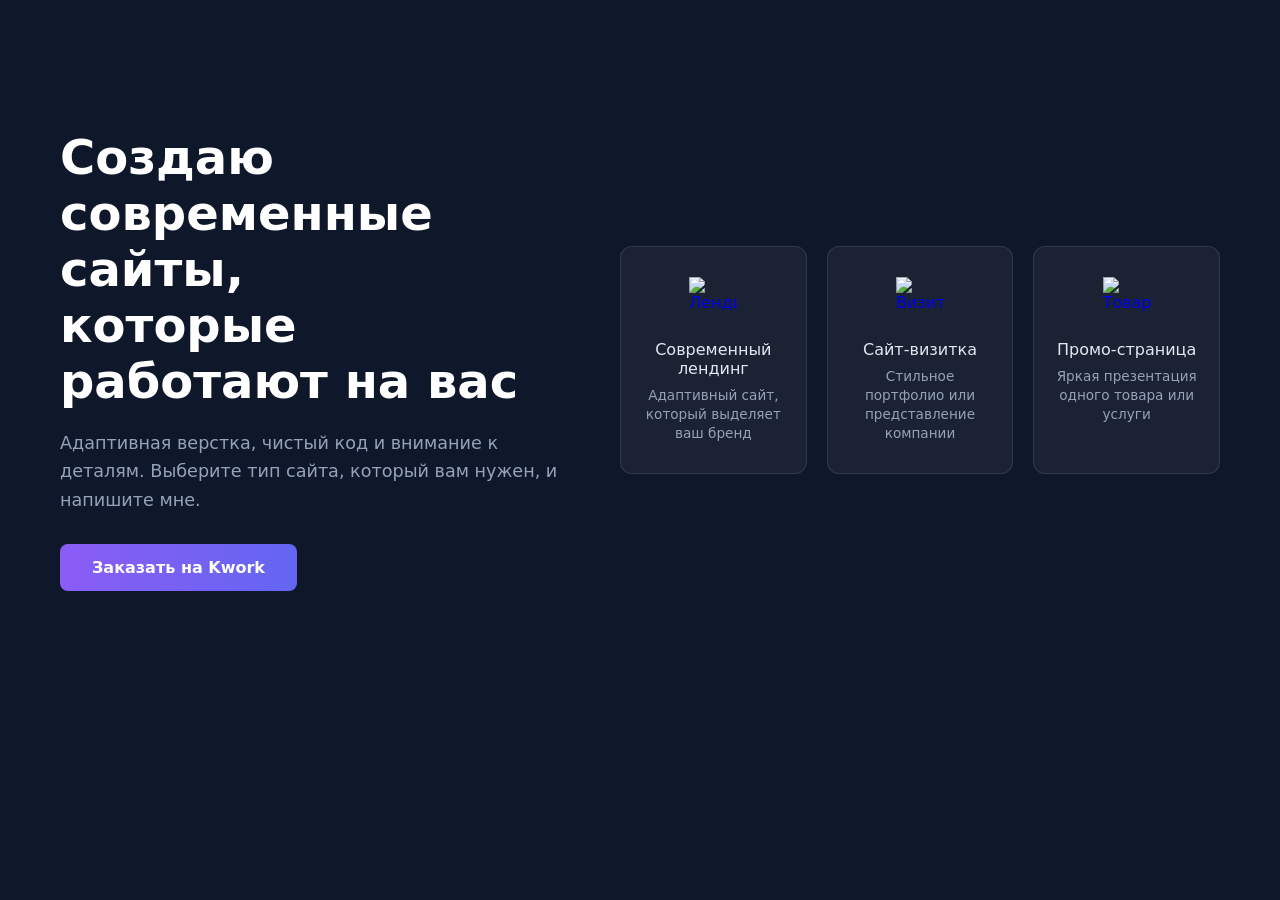
==== index.html @ 1b311dde "Initial commit: базовая версия сайта-портфолио" ====
<!DOCTYPE html>
<html lang="ru">
<head>
    <meta charset="UTF-8">
    <meta name="viewport" content="width=device-width, initial-scale=1.0">
    <title>Моё портфолио | Frontend-разработчик</title>
    <link rel="icon" href="data:image/svg+xml,<svg xmlns=%22http://www.w3.org/2000/svg%22 viewBox=%220 0 100 100%22><text y=%22.9em%22 font-size=%2290%22>💻</text></svg>">
    <link rel="stylesheet" href="css/styil.css">
</head>
<body>
    
    <section class="tech-section">

        <div class="tech-info">
            <h1 class="section-title">Создаю современные сайты,<br>которые работают на вас</h1>
            <p class="section-subtitle">
                Адаптивная верстка, чистый код и внимание к деталям. 
                Выберите тип сайта, который вам нужен, и напишите мне.
            </p>
            <a href="https://kwork.ru/user/Prohoru" target="_blank" class="cta-button">Заказать на Kwork</a>
        </div>

        <div class="tech-grid">

            <a href="services/landing.html" class="tech-card reval">  
                <img class="tech-icon" src="https://placehold.co/200x200/1e293b/8b5cf6?text=Landing" alt="Лендинг">
                <span class="tech-name">Современный лендинг</span>
                <span class="tech-desc">Адаптивный сайт, который выделяет ваш бренд</span>
            </a>

            <a href="services/business-card.html" class="tech-card reval">
                <img class="tech-icon" src="https://placehold.co/200x200/1e293b/8b5cf6?text=Card" alt="Визитка">
                <span class="tech-name">Сайт-визитка</span>
                <span class="tech-desc">Стильное портфолио или представление компании</span>
            </a>

            <a href="services/promo.html" class="tech-card reval">
                <img class="tech-icon" src="https://placehold.co/200x200/1e293b/8b5cf6?text=Promo" alt="Товар">
                <span class="tech-name">Промо-страница</span>
                <span class="tech-desc">Яркая презентация одного товара или услуги</span>
            </a>

        </div>

    </section>

    <script src="js/script.js"></script>
</body>
</html>
---- css/styil.css ----
* {
    margin: 0;
    padding: 0;
    box-sizing: border-box;
}

html {
    scroll-behavior: smooth;
}

body {
    background-color: #0f172a; 
    color: #ffffff;
    font-family: system-ui, -apple-system, sans-serif;
    min-height: 100vh; 
}

.tech-section {
    display: flex;
    align-items: center;
    justify-content: space-between;
    gap: 60px;
    max-width: 1200px;
    margin: 0 auto;
    padding: 60px 20px; 
    min-height: 80vh;
}

.tech-info {
    flex: 1;
    max-width: 500px;
    text-align: left;
}

.section-title {
    font-size: 3rem;
    color: #ffffff;
    margin-bottom: 20px;
    font-weight: 700;
}

.section-subtitle {
    font-size: 1.1rem;
    color: #94a3b8;
    line-height: 1.6;
}

.tech-grid {
    flex: 1;
    display: grid;
    grid-template-columns: repeat(auto-fit, minmax(120px, 1fr));
    gap: 20px;
}

.tech-card {
    background: rgba(255, 255, 255, 0.05);
    border: 1px solid rgba(255, 255, 255, 0.1);
    border-radius: 12px;
    padding: 30px 20px;
    text-align: center;
    cursor: pointer;
    transition: transform 0.3s ease, background-color 0.3s ease, box-shadow 0.3s ease;
    text-decoration: none;
    display: flex;
    flex-direction: column;
    align-items: center;
}

.tech-card:hover {
    transform: translateY(-5px);
    background: rgba(255, 255, 255, 0.08);
}

.tech-card.active {
    border-color: #8b5cf6;
    box-shadow: 0 0 20px rgba(139, 92, 246, 0.4);
    background: rgba(139, 92, 246, 0.15);
}

.tech-icon {
    width: 48px;
    height: 48px;
    margin-bottom: 15px;
    object-fit: contain;
}

.tech-name {
    display: block;
    color: #e2e8f0;
    font-size: 1rem;
    font-weight: 500;
}

.tech-desc {
    display: block;
    color: #94a3b8;
    font-size: 0.85rem;
    margin-top: 8px;
    line-height: 1.4;
}

.cta-button {
    display: inline-block;
    margin-top: 30px;
    padding: 14px 32px;
    background: linear-gradient(90deg, #8b5cf6, #6366f1);
    color: #ffffff;
    text-decoration: none;
    border-radius: 8px;
    font-weight: 600;
    font-size: 1rem;
    transition: transform 0.3s ease, box-shadow 0.3s ease;
}

.cta-button:hover {
    transform: translateY(-3px);
    box-shadow: 0 10px 20px rgba(139, 92, 246, 0.4);
}

.reveal {
    opacity: 0;
    transform: translateY(40px);
    transition: all 0.8 ease;
}

.reveal.active {
    opacity: 1;
    transform: translateY(0);
}

@media (max-width: 768px) {
    .tech-section {
        flex-direction: column;
        text-align: center;
        gap: 40px;
        padding: 40px 20px;
    }

    .tech-info {
        max-width: 100%;
        text-align: center;
    }

    .section-title {
        font-size: 2.2rem;
    }
}
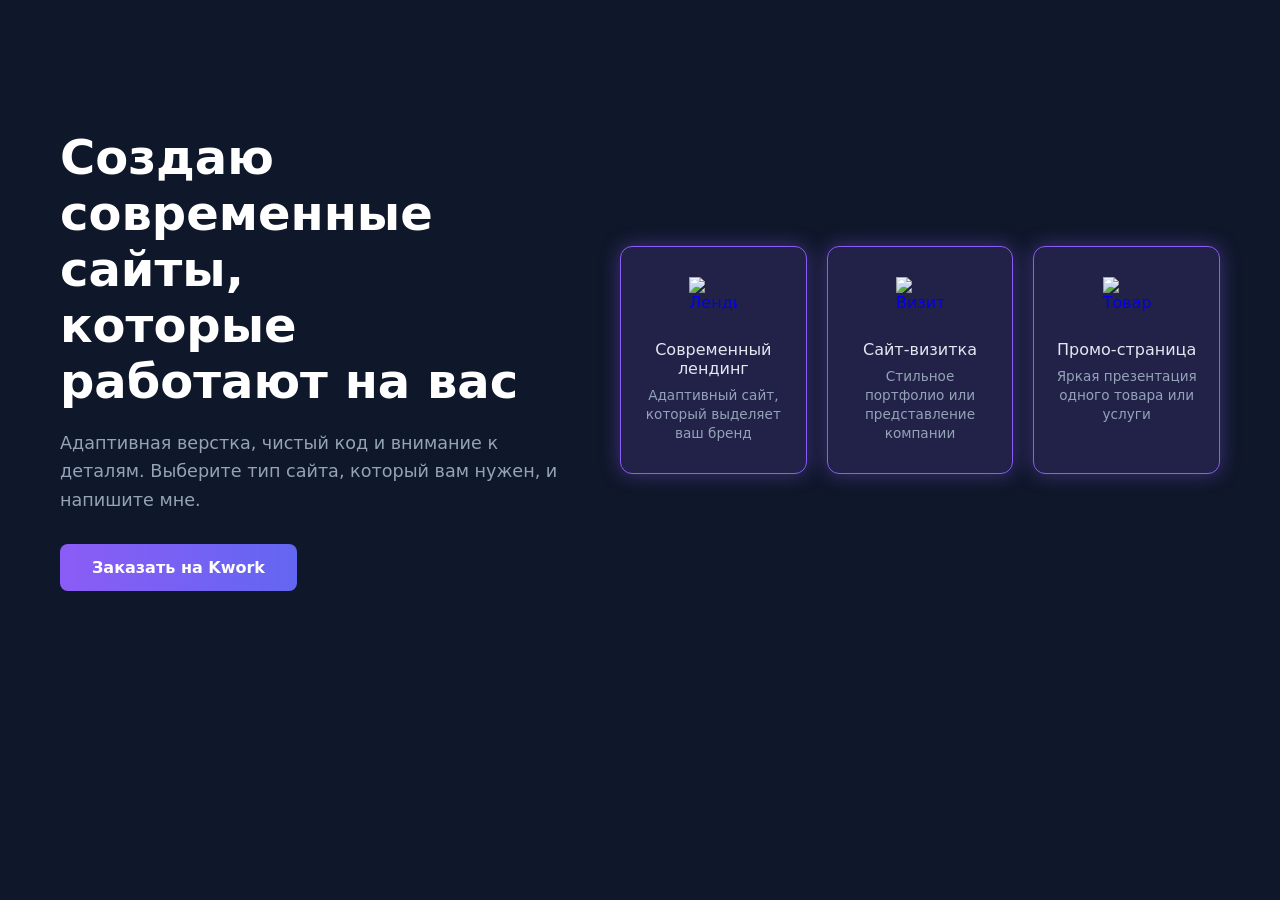
==== commit a3f8f4bd: "Обновлён дизайн страниц услуг, исправлены баги" ====
--- a/index.html
+++ b/index.html
@@ -22,20 +22,20 @@
 
         <div class="tech-grid">
 
-            <a href="services/landing.html" class="tech-card reval">  
-                <img class="tech-icon" src="https://placehold.co/200x200/1e293b/8b5cf6?text=Landing" alt="Лендинг">
+            <a href="services/landing.html" class="tech-card reveal">  
+                <img class="tech-icon" src="img/1.jpg" alt="Лендинг">
                 <span class="tech-name">Современный лендинг</span>
                 <span class="tech-desc">Адаптивный сайт, который выделяет ваш бренд</span>
             </a>
 
-            <a href="services/business-card.html" class="tech-card reval">
-                <img class="tech-icon" src="https://placehold.co/200x200/1e293b/8b5cf6?text=Card" alt="Визитка">
+            <a href="services/business-card.html" class="tech-card reveal">
+                <img class="tech-icon" src="img/2.jpg" alt="Визитка">
                 <span class="tech-name">Сайт-визитка</span>
                 <span class="tech-desc">Стильное портфолио или представление компании</span>
             </a>
 
-            <a href="services/promo.html" class="tech-card reval">
-                <img class="tech-icon" src="https://placehold.co/200x200/1e293b/8b5cf6?text=Promo" alt="Товар">
+            <a href="services/promo.html" class="tech-card reveal">
+                <img class="tech-icon" src="img/3.jpg" alt="Товар">
                 <span class="tech-name">Промо-страница</span>
                 <span class="tech-desc">Яркая презентация одного товара или услуги</span>
             </a>
--- a/css/styil.css
+++ b/css/styil.css
@@ -120,12 +120,116 @@
 .reveal {
     opacity: 0;
     transform: translateY(40px);
-    transition: all 0.8 ease;
+    transition: all 0.8s ease;
 }
 
 .reveal.active {
     opacity: 1;
     transform: translateY(0);
+}
+
+.service-page {
+    max-width: 900px;
+    margin: 0 auto;
+    padding: 80px 20px;
+}
+
+.back-btn {
+    display: inline-block;
+    margin-bottom: 40px;
+    color: #94a3b8;
+    text-decoration: none;
+    font-size: 1rem;
+    transition: color 0.3s ease;
+}
+
+.back-btn:hover {
+    color: #8b5cf6;
+}
+
+.service-title {
+    font-size: 2.5rem;
+    margin-bottom: 15px;
+}
+
+.service-subtitle {
+    font-size: 1.2rem;
+    color: #94a3b8;
+    margin-bottom: 40px;
+    line-height: 1.6;
+}
+
+.service-heading {
+    font-size: 1.8rem;
+    margin-top: 40px;
+    margin-bottom: 20px;
+    font-weight: 700;
+}
+
+.service-description {
+    color: #e2e8f0;
+    line-height: 1.8;
+    margin-bottom: 20px;
+    font-size: 1.1rem;
+}
+
+.service-list {
+    list-style: none;
+    padding: 0;
+    margin-bottom: 40px;
+}
+
+.service-list li {
+    padding: 10px 0 10px 30px;
+    position: relative;
+    color: #e2e8f0;
+    line-height: 1.6;
+}
+
+.service-list li::before {
+    content: "✓";
+    position: absolute;
+    left: 0;
+    color: #8b5cf6;
+    font-weight: bold;
+}
+
+.features-grid {
+    display: grid;
+    grid-template-columns: repeat(auto-fit, minmax(200px, 1fr));
+    gap: 20px;
+    margin-bottom: 40px;
+}
+
+.feature-card {
+    background: rgba(255, 255, 255, 0.05);
+    padding: 25px;
+    border-radius: 8px;
+    text-align: center;
+    border: 1px solid rgba(255, 255, 255, 0.05);
+}
+
+.feature-card h3 {
+    color: #8b5cf6;
+    margin-bottom: 10px;
+    font-size: 1.1rem;
+}
+
+.feature-card p {
+    color: #94a3b8;
+    font-size: 0.95rem;
+}
+
+.service-img {
+    width: 100%;
+    border-radius: 12px;
+    margin-bottom: 40px;
+    border: 1px solid rgba(255, 255, 255, 0.1);
+}
+
+.cta-block {
+    text-align: center;
+    margin-top: 50px;
 }
 
 @media (max-width: 768px) {
@@ -144,4 +248,28 @@
     .section-title {
         font-size: 2.2rem;
     }
+
+    .service-title {
+        font-size: 2rem;
+    }
+    
+    .service-heading {
+        font-size: 1.5rem;
+    }
+    
+    .service-page {
+        padding: 40px 15px;
+    }
+}
+
+.demo-section {
+    text-align: center;
+    padding: 100px 20px;
+    color: #94a3b8;
+}
+
+.demo-section h2 {
+    font-size: 2rem;
+    margin-bottom: 10px;
+    color: #ffffff;
 }
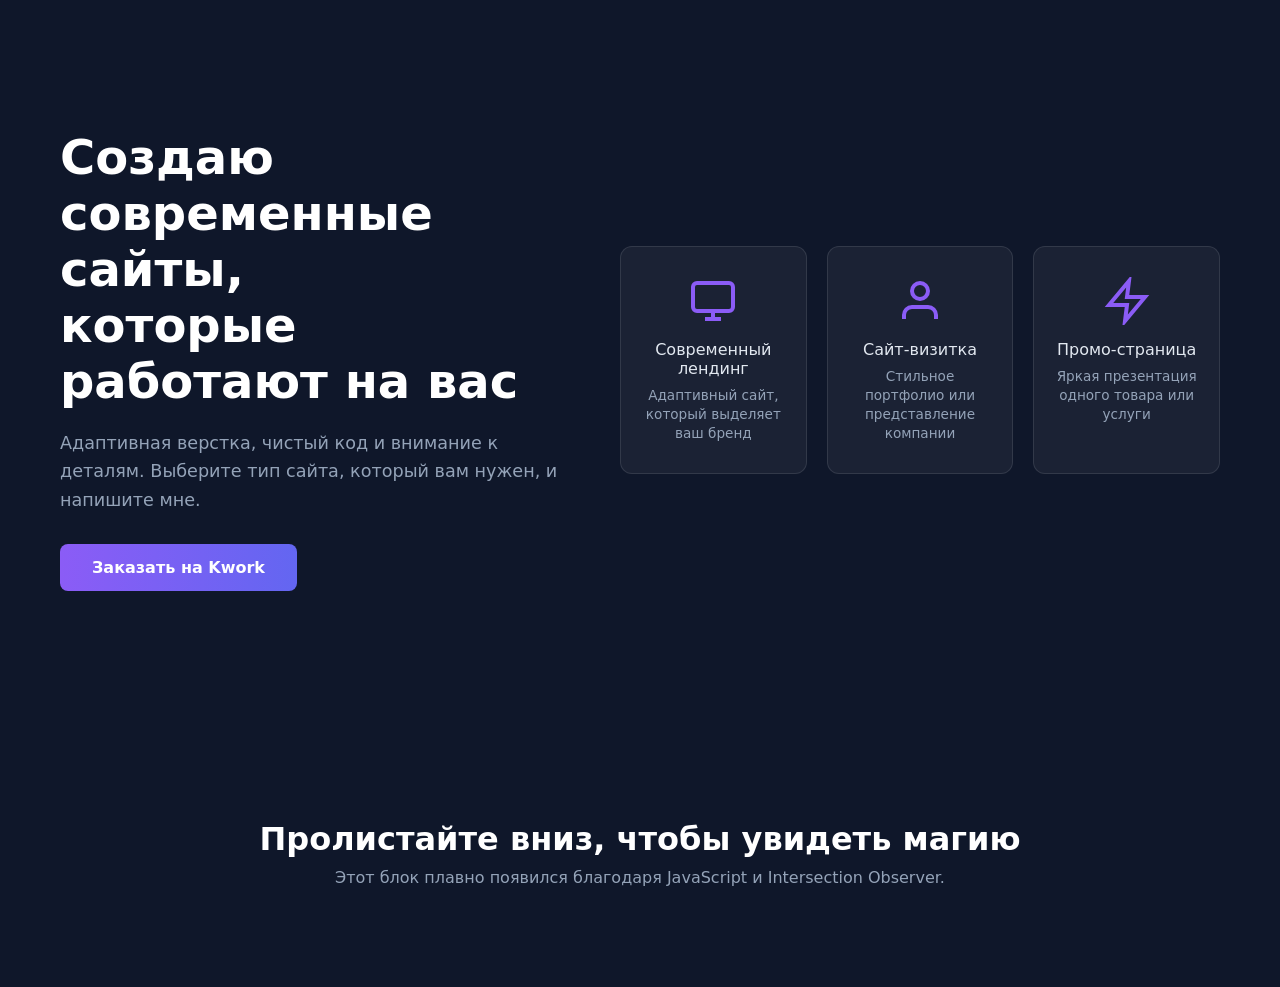
==== commit 8c0ec9c7: "Изменил цены, заменил и удалил фотки" ====
--- a/index.html
+++ b/index.html
@@ -17,25 +17,34 @@
                 Адаптивная верстка, чистый код и внимание к деталям. 
                 Выберите тип сайта, который вам нужен, и напишите мне.
             </p>
-            <a href="https://kwork.ru/user/Prohoru" target="_blank" class="cta-button">Заказать на Kwork</a>
+            <a href="https://kwork.ru/user/Prohor914" target="_blank" class="cta-button">Заказать на Kwork</a>
         </div>
 
         <div class="tech-grid">
 
-            <a href="services/landing.html" class="tech-card reveal">  
-                <img class="tech-icon" src="img/1.jpg" alt="Лендинг">
+            <a href="services/landing.html" class="tech-card">  
+                <svg class="tech-icon" viewBox="0 0 24 24" fill="none" stroke="#8b5cf6" stroke-width="2">
+                    <rect x="2" y="3" width="20" height="14" rx="2" ry="2"></rect>
+                    <line x1="8" y1="21" x2="16" y2="21"></line>
+                    <line x1="12" y1="17" x2="12" y2="21"></line>
+                </svg>
                 <span class="tech-name">Современный лендинг</span>
                 <span class="tech-desc">Адаптивный сайт, который выделяет ваш бренд</span>
             </a>
 
-            <a href="services/business-card.html" class="tech-card reveal">
-                <img class="tech-icon" src="img/2.jpg" alt="Визитка">
+            <a href="services/business-card.html" class="tech-card">
+                <svg class="tech-icon" viewBox="0 0 24 24" fill="none" stroke="#8b5cf6" stroke-width="2">
+                    <path d="M20 21v-2a4 4 0 0 0-4-4H8a4 4 0 0 0-4 4v2"></path>
+                    <circle cx="12" cy="7" r="4"></circle>
+                </svg>
                 <span class="tech-name">Сайт-визитка</span>
                 <span class="tech-desc">Стильное портфолио или представление компании</span>
             </a>
 
-            <a href="services/promo.html" class="tech-card reveal">
-                <img class="tech-icon" src="img/3.jpg" alt="Товар">
+            <a href="services/promo.html" class="tech-card">
+                <svg class="tech-icon" viewBox="0 0 24 24" fill="none" stroke="#8b5cf6" stroke-width="2">
+                    <polygon points="13 2 3 14 12 14 11 22 21 10 12 10 13 2"></polygon>
+                </svg>
                 <span class="tech-name">Промо-страница</span>
                 <span class="tech-desc">Яркая презентация одного товара или услуги</span>
             </a>
@@ -44,6 +53,11 @@
 
     </section>
 
+    <div class="demo-section reveal">
+        <h2>Пролистайте вниз, чтобы увидеть магию</h2>
+        <p>Этот блок плавно появился благодаря JavaScript и Intersection Observer.</p>
+    </div>
+
     <script src="js/script.js"></script>
 </body>
 </html>
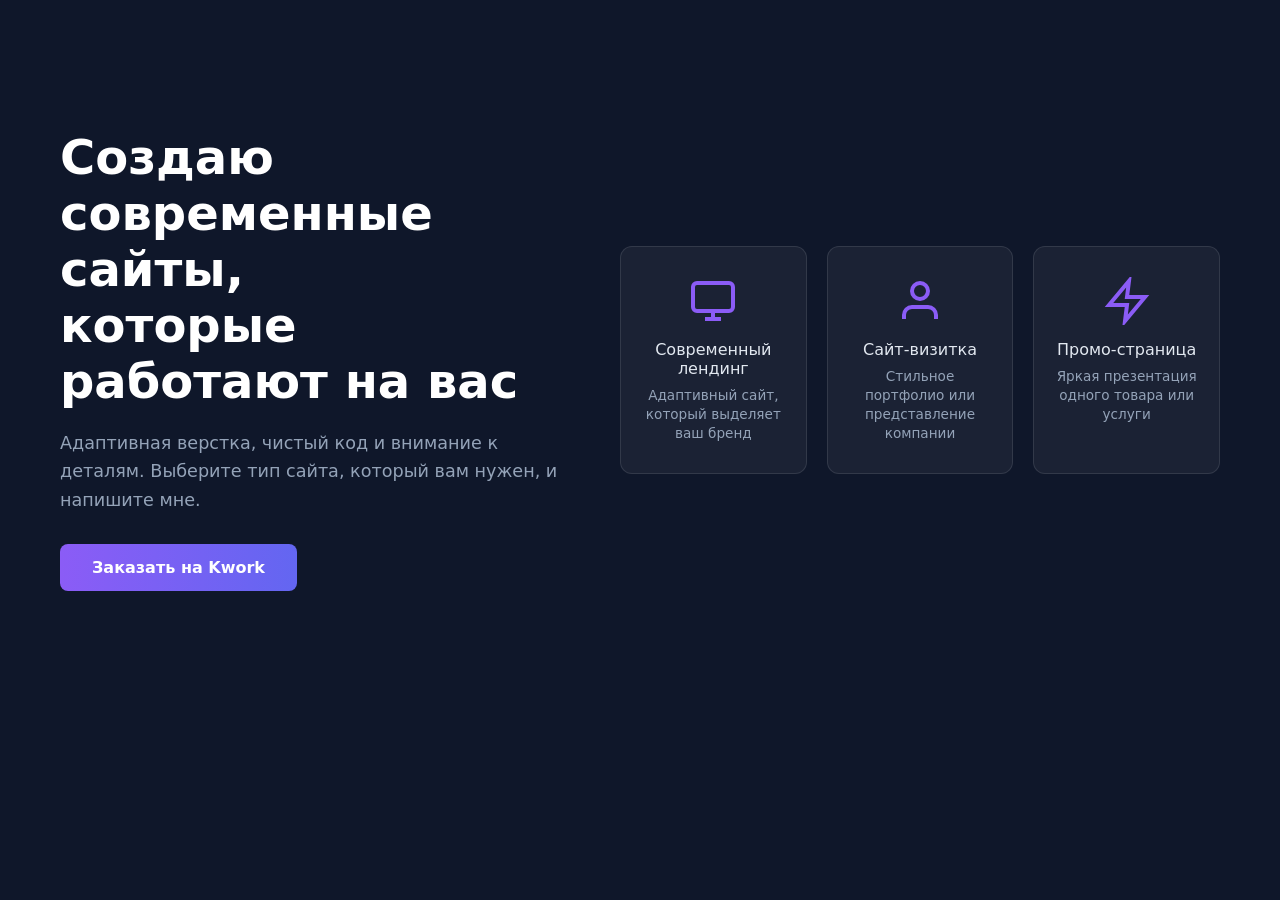
==== commit d716bc70: "Удалил ненужный div" ====
--- a/index.html
+++ b/index.html
@@ -53,10 +53,6 @@
 
     </section>
 
-    <div class="demo-section reveal">
-        <h2>Пролистайте вниз, чтобы увидеть магию</h2>
-        <p>Этот блок плавно появился благодаря JavaScript и Intersection Observer.</p>
-    </div>
 
     <script src="js/script.js"></script>
 </body>
